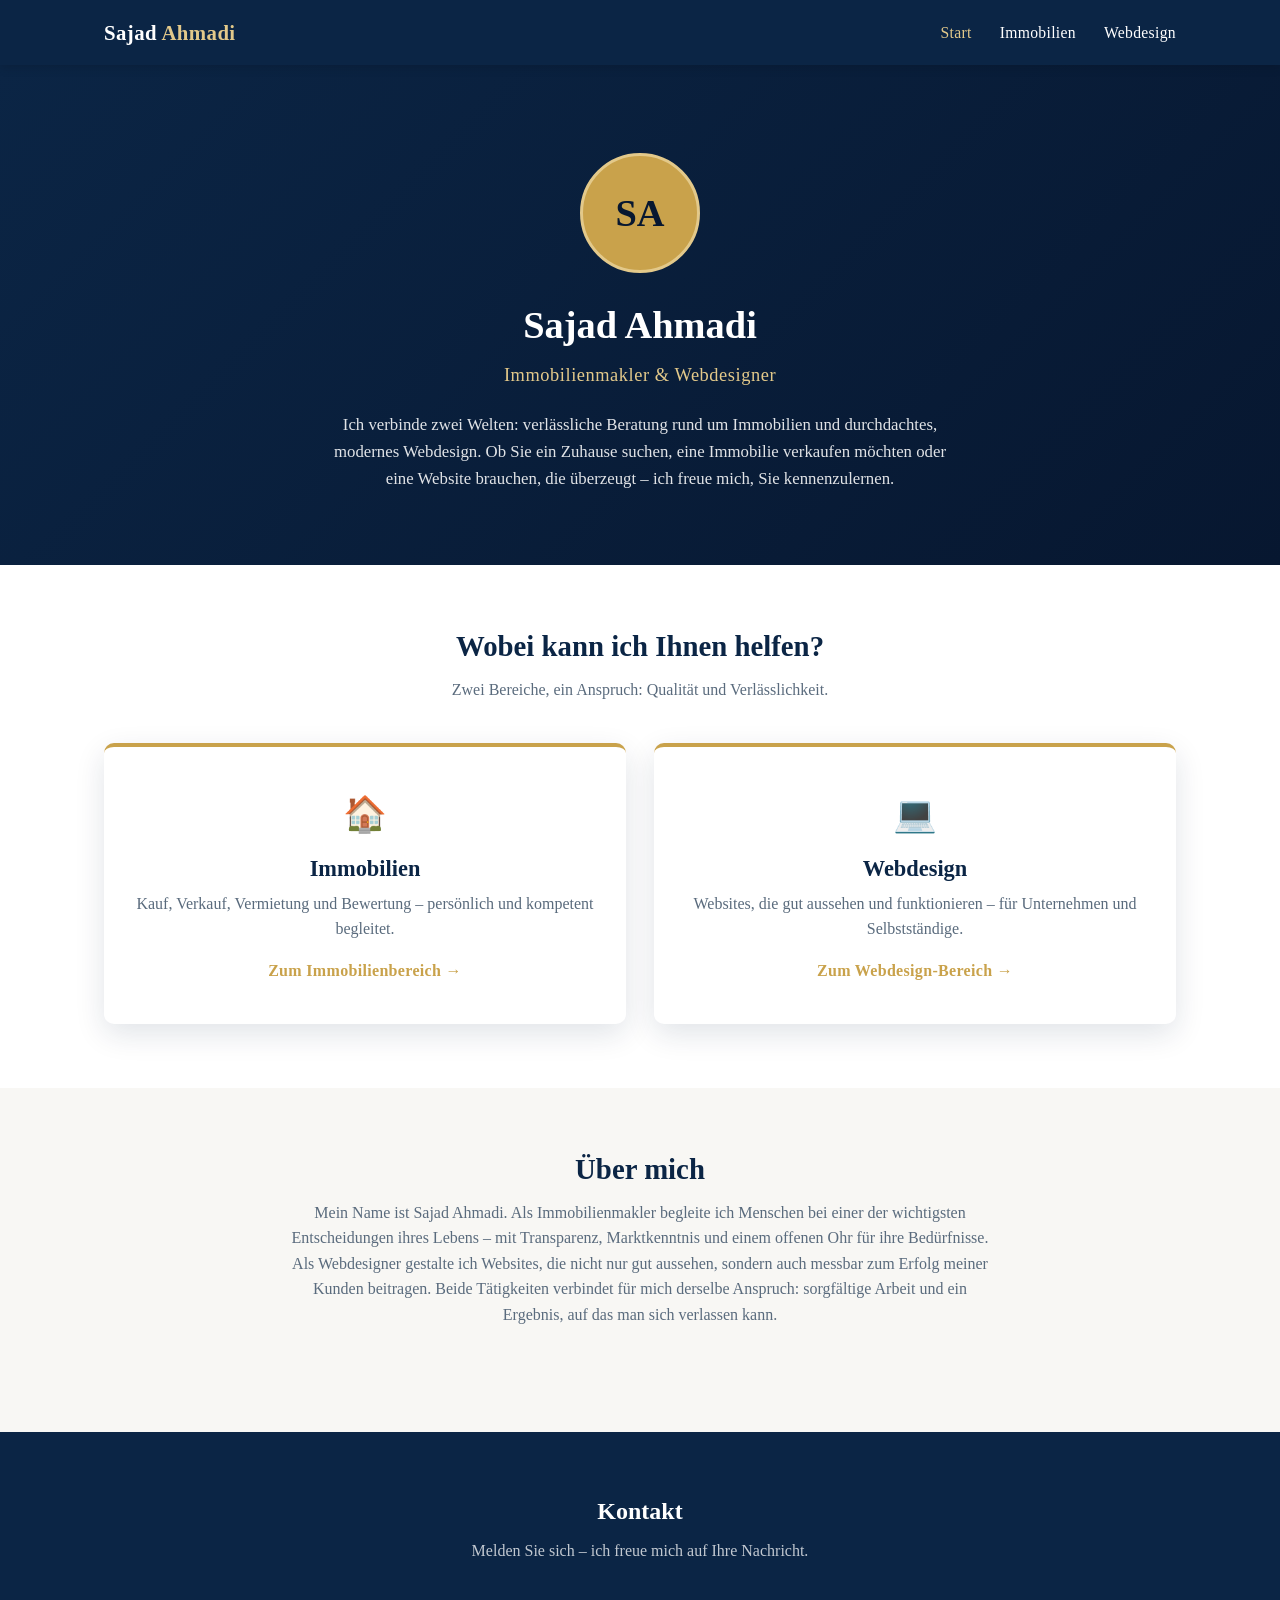
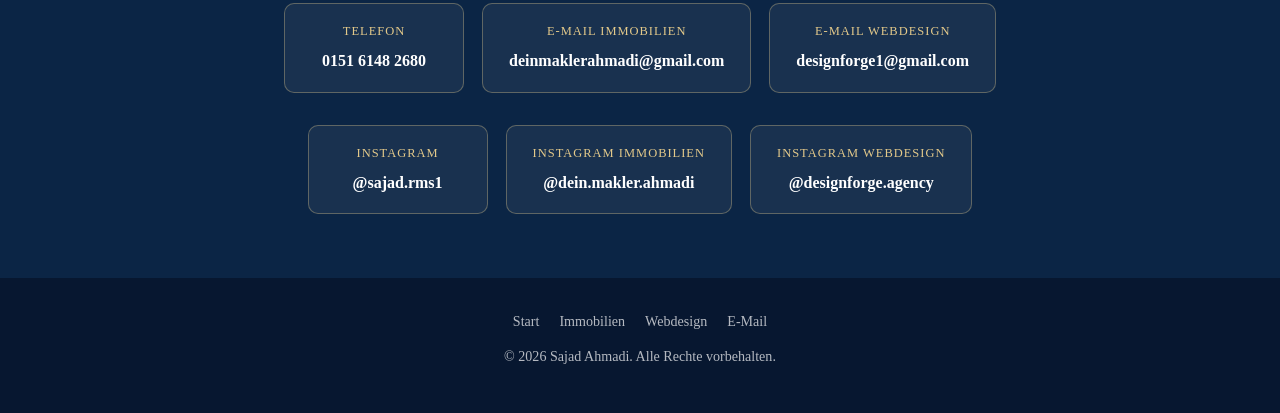
==== index.html @ b7d91615 "Add personal website with real estate and web design sections Static site with a shared homepage plu" ====
<!DOCTYPE html>
<html lang="de">
<head>
  <meta charset="UTF-8">
  <meta name="viewport" content="width=device-width, initial-scale=1.0">
  <title>Sajad Ahmadi &ndash; Immobilienmakler &amp; Webdesigner</title>
  <meta name="description" content="Sajad Ahmadi &ndash; Immobilienmakler und Webdesigner. Zwei Leidenschaften, eine Person.">
  <link rel="stylesheet" href="css/styles.css">
</head>
<body>

  <header class="site-header">
    <nav class="nav">
      <a href="index.html" class="nav-brand">Sajad <span>Ahmadi</span></a>
      <button class="nav-toggle" id="navToggle" aria-label="Menü öffnen" aria-expanded="false">
        <span class="bar"></span>
        <span class="bar"></span>
        <span class="bar"></span>
      </button>
      <ul class="nav-links" id="navLinks">
        <li><a href="index.html" class="active">Start</a></li>
        <li><a href="immobilien.html">Immobilien</a></li>
        <li><a href="webdesign.html">Webdesign</a></li>
      </ul>
    </nav>
  </header>

  <section class="hero">
    <div class="container">
      <div class="avatar-placeholder">SA</div>
      <h1>Sajad Ahmadi</h1>
      <p class="claim">Immobilienmakler &amp; Webdesigner</p>
      <p class="intro">
        Ich verbinde zwei Welten: verlässliche Beratung rund um Immobilien und
        durchdachtes, modernes Webdesign. Ob Sie ein Zuhause suchen, eine Immobilie
        verkaufen möchten oder eine Website brauchen, die überzeugt &ndash; ich freue
        mich, Sie kennenzulernen.
      </p>
    </div>
  </section>

  <section class="section section-alt">
    <div class="container">
      <h2 class="section-title">Wobei kann ich Ihnen helfen?</h2>
      <p class="section-subtitle">Zwei Bereiche, ein Anspruch: Qualität und Verlässlichkeit.</p>

      <div class="tile-grid">
        <a href="immobilien.html" class="tile-card">
          <div class="tile-icon">🏠</div>
          <h2>Immobilien</h2>
          <p>Kauf, Verkauf, Vermietung und Bewertung &ndash; persönlich und kompetent begleitet.</p>
          <span class="tile-link">Zum Immobilienbereich &rarr;</span>
        </a>
        <a href="webdesign.html" class="tile-card">
          <div class="tile-icon">💻</div>
          <h2>Webdesign</h2>
          <p>Websites, die gut aussehen und funktionieren &ndash; für Unternehmen und Selbstständige.</p>
          <span class="tile-link">Zum Webdesign-Bereich &rarr;</span>
        </a>
      </div>
    </div>
  </section>

  <section class="section">
    <div class="container">
      <h2 class="section-title">Über mich</h2>
      <p class="section-subtitle" style="max-width: 700px;">
        Mein Name ist Sajad Ahmadi. Als Immobilienmakler begleite ich Menschen bei
        einer der wichtigsten Entscheidungen ihres Lebens &ndash; mit Transparenz,
        Marktkenntnis und einem offenen Ohr für ihre Bedürfnisse. Als Webdesigner
        gestalte ich Websites, die nicht nur gut aussehen, sondern auch messbar zum
        Erfolg meiner Kunden beitragen. Beide Tätigkeiten verbindet für mich derselbe
        Anspruch: sorgfältige Arbeit und ein Ergebnis, auf das man sich verlassen kann.
      </p>
    </div>
  </section>

  <section class="contact-section" id="kontakt">
    <div class="container">
      <h2>Kontakt</h2>
      <p class="section-subtitle">Melden Sie sich &ndash; ich freue mich auf Ihre Nachricht.</p>
      <div class="contact-grid">
        <a class="contact-item" href="tel:015161482680">
          <span class="contact-label">Telefon</span>
          <span class="contact-value">0151 6148 2680</span>
        </a>
        <a class="contact-item" href="mailto:deinmaklerahmadi@gmail.com">
          <span class="contact-label">E-Mail Immobilien</span>
          <span class="contact-value">deinmaklerahmadi@gmail.com</span>
        </a>
        <a class="contact-item" href="mailto:designforge1@gmail.com">
          <span class="contact-label">E-Mail Webdesign</span>
          <span class="contact-value">designforge1@gmail.com</span>
        </a>
      </div>
      <div class="contact-grid">
        <a class="contact-item" href="https://www.instagram.com/sajad.rms1" target="_blank" rel="noopener">
          <span class="contact-label">Instagram</span>
          <span class="contact-value">@sajad.rms1</span>
        </a>
        <a class="contact-item" href="https://www.instagram.com/dein.makler.ahmadi" target="_blank" rel="noopener">
          <span class="contact-label">Instagram Immobilien</span>
          <span class="contact-value">@dein.makler.ahmadi</span>
        </a>
        <a class="contact-item" href="https://www.instagram.com/designforge.agency" target="_blank" rel="noopener">
          <span class="contact-label">Instagram Webdesign</span>
          <span class="contact-value">@designforge.agency</span>
        </a>
      </div>
    </div>
  </section>

  <footer class="site-footer">
    <div class="container">
      <div class="footer-links">
        <a href="index.html">Start</a>
        <a href="immobilien.html">Immobilien</a>
        <a href="webdesign.html">Webdesign</a>
        <a href="mailto:deinmaklerahmadi@gmail.com">E-Mail</a>
      </div>
      <p>&copy; 2026 Sajad Ahmadi. Alle Rechte vorbehalten.</p>
    </div>
  </footer>

  <script src="js/main.js"></script>
</body>
</html>
---- css/styles.css ----
:root {
  --color-navy: #0b2545;
  --color-navy-dark: #071730;
  --color-gold: #c9a24b;
  --color-gold-light: #e3c98a;
  --color-off-white: #f8f7f4;
  --color-white: #ffffff;
  --color-text: #1c2b3a;
  --color-text-muted: #5a6b7d;
  --max-width: 1120px;
  --radius: 10px;
  --shadow: 0 10px 30px rgba(11, 37, 69, 0.12);
}

* {
  box-sizing: border-box;
}

html {
  scroll-behavior: smooth;
}

body {
  margin: 0;
  font-family: "Georgia", "Times New Roman", serif;
  background: var(--color-off-white);
  color: var(--color-text);
  line-height: 1.6;
}

h1, h2, h3 {
  font-family: "Georgia", "Times New Roman", serif;
  color: var(--color-navy);
  margin: 0 0 0.5em;
  line-height: 1.25;
}

p {
  margin: 0 0 1em;
}

a {
  color: inherit;
  text-decoration: none;
}

img {
  max-width: 100%;
  display: block;
}

.container {
  max-width: var(--max-width);
  margin: 0 auto;
  padding: 0 24px;
}

/* Header / Navigation */
.site-header {
  background: var(--color-navy);
  position: sticky;
  top: 0;
  z-index: 100;
  box-shadow: 0 2px 10px rgba(0, 0, 0, 0.15);
}

.nav {
  display: flex;
  align-items: center;
  justify-content: space-between;
  padding: 16px 24px;
  max-width: var(--max-width);
  margin: 0 auto;
}

.nav-brand {
  color: var(--color-white);
  font-size: 1.3rem;
  font-weight: bold;
  letter-spacing: 0.02em;
}

.nav-brand span {
  color: var(--color-gold-light);
}

.nav-toggle {
  display: none;
  flex-direction: column;
  gap: 5px;
  background: none;
  border: none;
  cursor: pointer;
  padding: 6px;
}

.nav-toggle .bar {
  width: 26px;
  height: 2px;
  background: var(--color-white);
  display: block;
}

.nav-links {
  display: flex;
  gap: 28px;
  list-style: none;
  margin: 0;
  padding: 0;
}

.nav-links a {
  color: var(--color-white);
  font-size: 0.98rem;
  letter-spacing: 0.02em;
  transition: color 0.2s ease;
}

.nav-links a:hover,
.nav-links a.active {
  color: var(--color-gold-light);
}

/* Hero */
.hero {
  background: linear-gradient(135deg, var(--color-navy) 0%, var(--color-navy-dark) 100%);
  color: var(--color-white);
  padding: 88px 0 72px;
  text-align: center;
}

.hero .avatar-placeholder {
  width: 120px;
  height: 120px;
  border-radius: 50%;
  background: var(--color-gold);
  color: var(--color-navy-dark);
  font-size: 2.4rem;
  font-weight: bold;
  display: flex;
  align-items: center;
  justify-content: center;
  margin: 0 auto 28px;
  border: 3px solid var(--color-gold-light);
}

.hero h1 {
  color: var(--color-white);
  font-size: 2.4rem;
  margin-bottom: 0.3em;
}

.hero .claim {
  color: var(--color-gold-light);
  font-size: 1.15rem;
  letter-spacing: 0.03em;
  margin-bottom: 1.2em;
}

.hero .intro {
  max-width: 620px;
  margin: 0 auto;
  color: rgba(255, 255, 255, 0.88);
  font-size: 1.05rem;
}

/* Sections */
.section {
  padding: 64px 0;
}

.section-alt {
  background: var(--color-white);
}

.section-title {
  text-align: center;
  font-size: 1.8rem;
  margin-bottom: 12px;
}

.section-subtitle {
  text-align: center;
  color: var(--color-text-muted);
  max-width: 560px;
  margin: 0 auto 40px;
}

/* Cards grid (Startseite - Bereichs-Kacheln) */
.tile-grid {
  display: grid;
  grid-template-columns: repeat(2, 1fr);
  gap: 28px;
}

.tile-card {
  display: block;
  background: var(--color-white);
  border-radius: var(--radius);
  box-shadow: var(--shadow);
  padding: 40px 32px;
  text-align: center;
  border-top: 4px solid var(--color-gold);
  transition: transform 0.2s ease, box-shadow 0.2s ease;
}

.tile-card:hover {
  transform: translateY(-4px);
  box-shadow: 0 16px 36px rgba(11, 37, 69, 0.18);
}

.tile-card .tile-icon {
  font-size: 2.2rem;
  margin-bottom: 12px;
}

.tile-card h2 {
  font-size: 1.4rem;
  margin-bottom: 8px;
}

.tile-card p {
  color: var(--color-text-muted);
  margin-bottom: 0;
}

.tile-card .tile-link {
  display: inline-block;
  margin-top: 16px;
  color: var(--color-gold);
  font-weight: bold;
  letter-spacing: 0.02em;
}

/* Service / feature cards */
.card-grid {
  display: grid;
  grid-template-columns: repeat(auto-fit, minmax(220px, 1fr));
  gap: 24px;
}

.feature-card {
  background: var(--color-off-white);
  border-radius: var(--radius);
  padding: 28px 24px;
  border-left: 3px solid var(--color-gold);
}

.feature-card h3 {
  font-size: 1.1rem;
  margin-bottom: 8px;
}

.feature-card p {
  color: var(--color-text-muted);
  font-size: 0.96rem;
  margin-bottom: 0;
}

/* Portfolio placeholder grid */
.portfolio-grid {
  display: grid;
  grid-template-columns: repeat(auto-fit, minmax(240px, 1fr));
  gap: 24px;
}

.portfolio-card {
  background: var(--color-off-white);
  border-radius: var(--radius);
  overflow: hidden;
  box-shadow: var(--shadow);
}

.portfolio-thumb {
  height: 150px;
  background: linear-gradient(135deg, var(--color-navy) 0%, var(--color-gold) 150%);
  display: flex;
  align-items: center;
  justify-content: center;
  color: rgba(255, 255, 255, 0.85);
  font-size: 0.9rem;
  letter-spacing: 0.05em;
  text-transform: uppercase;
}

.portfolio-card .portfolio-body {
  padding: 18px 20px;
}

.portfolio-card h3 {
  font-size: 1.05rem;
  margin-bottom: 4px;
}

.portfolio-card p {
  color: var(--color-text-muted);
  font-size: 0.92rem;
  margin-bottom: 0;
}

/* Buttons */
.btn {
  display: inline-block;
  padding: 13px 28px;
  border-radius: 999px;
  font-weight: bold;
  letter-spacing: 0.02em;
  transition: background 0.2s ease, color 0.2s ease, transform 0.2s ease;
}

.btn-primary {
  background: var(--color-gold);
  color: var(--color-navy-dark);
}

.btn-primary:hover {
  background: var(--color-gold-light);
  transform: translateY(-2px);
}

.btn-outline {
  background: transparent;
  color: var(--color-white);
  border: 1.5px solid var(--color-gold-light);
}

.btn-outline:hover {
  background: rgba(255, 255, 255, 0.08);
}

.btn-row {
  display: flex;
  flex-wrap: wrap;
  gap: 16px;
  justify-content: center;
  margin-top: 24px;
}

/* Contact section */
.contact-section {
  background: var(--color-navy);
  color: var(--color-white);
  padding: 64px 0;
  text-align: center;
}

.contact-section h2 {
  color: var(--color-white);
}

.contact-section .section-subtitle {
  color: rgba(255, 255, 255, 0.75);
}

.contact-grid {
  display: flex;
  flex-wrap: wrap;
  gap: 18px;
  justify-content: center;
  margin-top: 32px;
}

.contact-item {
  background: rgba(255, 255, 255, 0.06);
  border: 1px solid rgba(227, 201, 138, 0.35);
  border-radius: var(--radius);
  padding: 18px 26px;
  min-width: 180px;
  transition: background 0.2s ease, border-color 0.2s ease;
}

.contact-item:hover {
  background: rgba(255, 255, 255, 0.12);
  border-color: var(--color-gold-light);
}

.contact-item .contact-label {
  display: block;
  font-size: 0.78rem;
  text-transform: uppercase;
  letter-spacing: 0.08em;
  color: var(--color-gold-light);
  margin-bottom: 6px;
}

.contact-item .contact-value {
  font-size: 1rem;
  font-weight: bold;
}

/* Footer */
.site-footer {
  background: var(--color-navy-dark);
  color: rgba(255, 255, 255, 0.7);
  padding: 32px 0;
  text-align: center;
  font-size: 0.88rem;
}

.site-footer .footer-links {
  display: flex;
  gap: 20px;
  justify-content: center;
  flex-wrap: wrap;
  margin-bottom: 12px;
}

.site-footer a:hover {
  color: var(--color-gold-light);
}

/* Cross-links between the two areas at page bottom */
.cross-link {
  text-align: center;
  padding: 40px 0 0;
}

.cross-link a {
  color: var(--color-navy);
  font-weight: bold;
  border-bottom: 2px solid var(--color-gold);
  padding-bottom: 2px;
}

/* Responsive */
@media (max-width: 760px) {
  .nav-toggle {
    display: flex;
  }

  .nav-links {
    position: absolute;
    top: 100%;
    left: 0;
    right: 0;
    background: var(--color-navy);
    flex-direction: column;
    gap: 0;
    max-height: 0;
    overflow: hidden;
    transition: max-height 0.25s ease;
  }

  .nav-links.open {
    max-height: 260px;
  }

  .nav-links li {
    border-top: 1px solid rgba(255, 255, 255, 0.1);
  }

  .nav-links a {
    display: block;
    padding: 16px 24px;
  }

  .tile-grid {
    grid-template-columns: 1fr;
  }

  .hero {
    padding: 64px 0 48px;
  }

  .hero h1 {
    font-size: 1.9rem;
  }
}
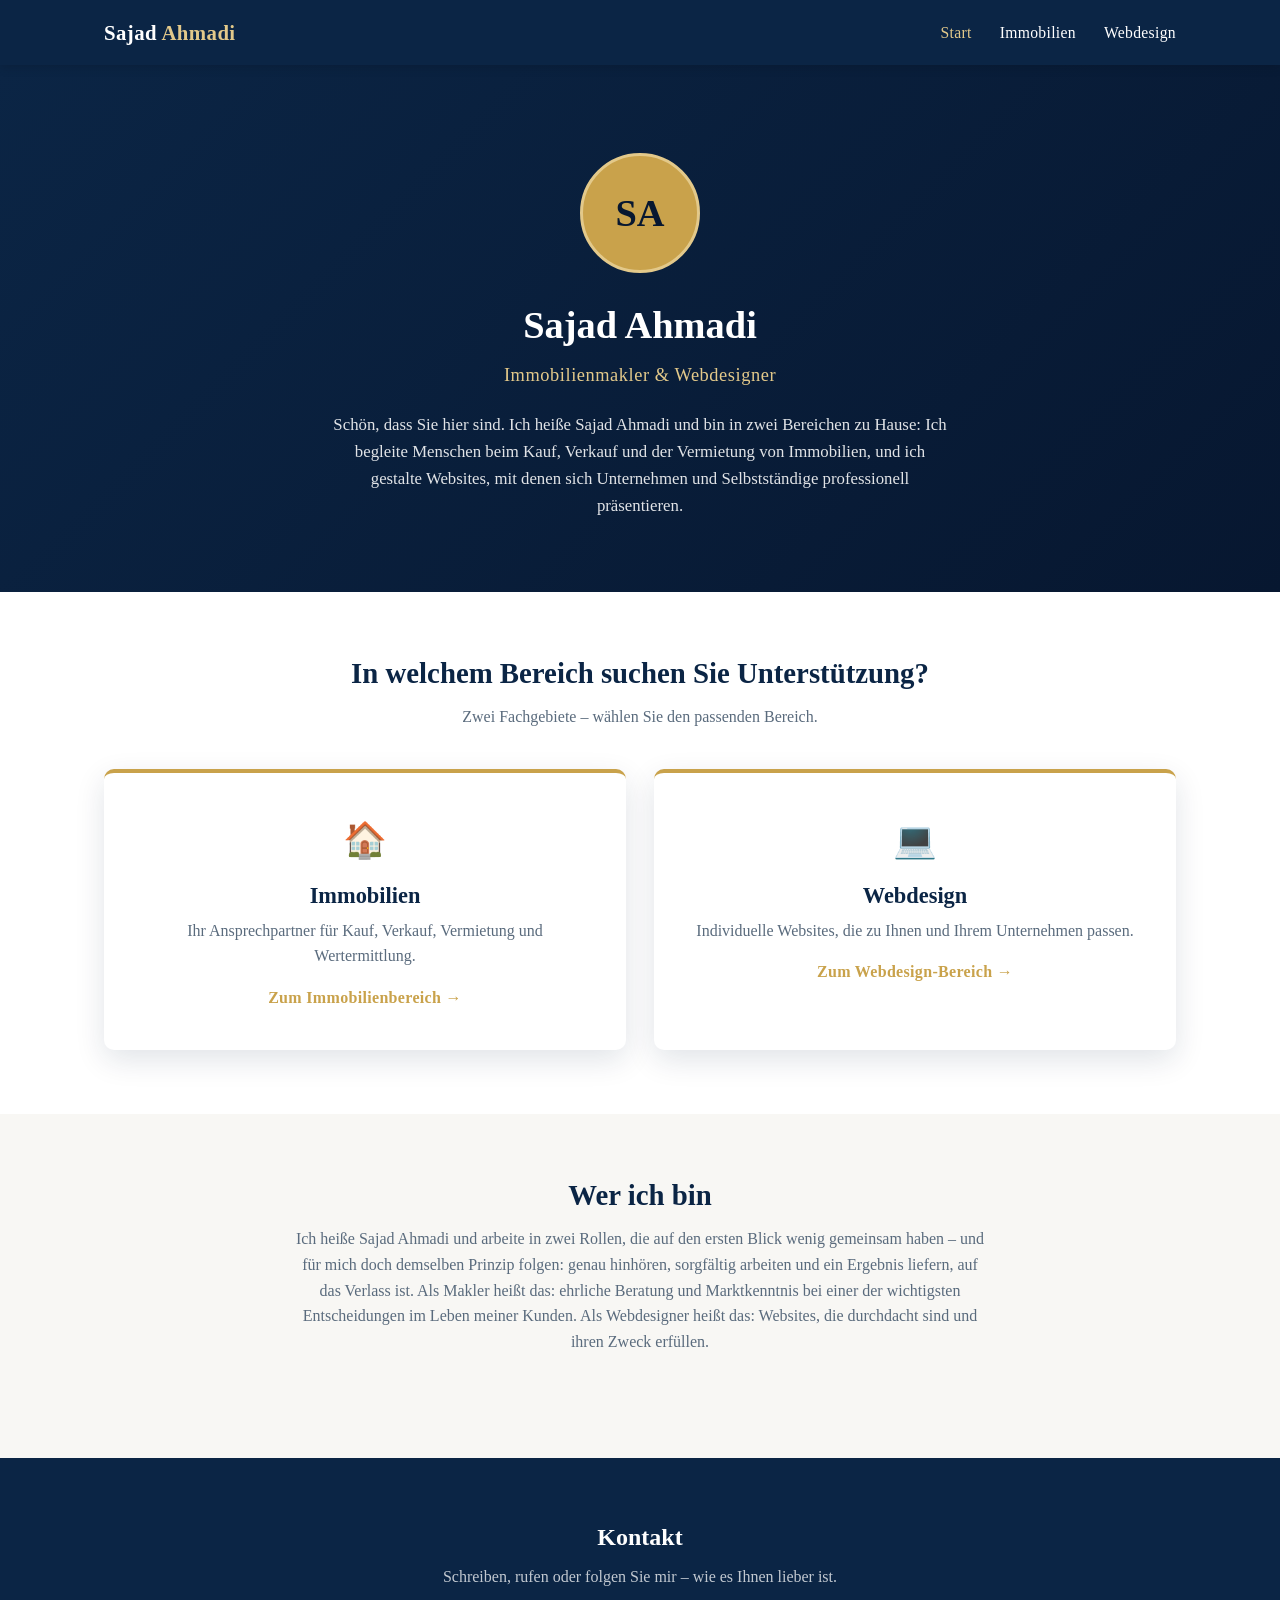
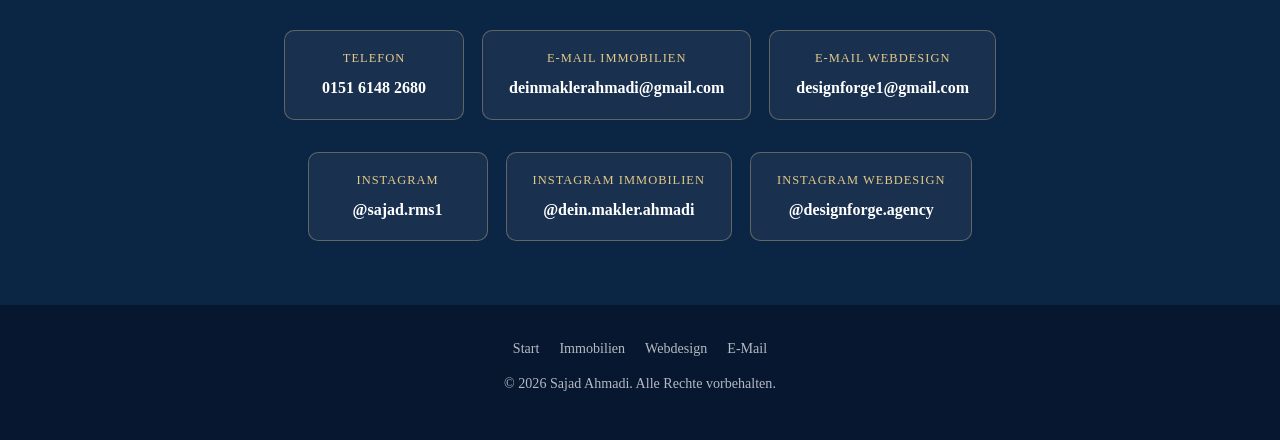
==== commit d810b89e: "Rewrite site copy with fresh wording Rephrase hero, intro, services, about, and contact copy across " ====
--- a/index.html
+++ b/index.html
@@ -4,7 +4,7 @@
   <meta charset="UTF-8">
   <meta name="viewport" content="width=device-width, initial-scale=1.0">
   <title>Sajad Ahmadi &ndash; Immobilienmakler &amp; Webdesigner</title>
-  <meta name="description" content="Sajad Ahmadi &ndash; Immobilienmakler und Webdesigner. Zwei Leidenschaften, eine Person.">
+  <meta name="description" content="Sajad Ahmadi &ndash; stellt sich vor: als Immobilienmakler und als Webdesigner.">
   <link rel="stylesheet" href="css/styles.css">
 </head>
 <body>
@@ -31,30 +31,30 @@
       <h1>Sajad Ahmadi</h1>
       <p class="claim">Immobilienmakler &amp; Webdesigner</p>
       <p class="intro">
-        Ich verbinde zwei Welten: verlässliche Beratung rund um Immobilien und
-        durchdachtes, modernes Webdesign. Ob Sie ein Zuhause suchen, eine Immobilie
-        verkaufen möchten oder eine Website brauchen, die überzeugt &ndash; ich freue
-        mich, Sie kennenzulernen.
+        Schön, dass Sie hier sind. Ich hei&szlig;e Sajad Ahmadi und bin in zwei
+        Bereichen zu Hause: Ich begleite Menschen beim Kauf, Verkauf und der
+        Vermietung von Immobilien, und ich gestalte Websites, mit denen sich
+        Unternehmen und Selbstständige professionell präsentieren.
       </p>
     </div>
   </section>
 
   <section class="section section-alt">
     <div class="container">
-      <h2 class="section-title">Wobei kann ich Ihnen helfen?</h2>
-      <p class="section-subtitle">Zwei Bereiche, ein Anspruch: Qualität und Verlässlichkeit.</p>
+      <h2 class="section-title">In welchem Bereich suchen Sie Unterstützung?</h2>
+      <p class="section-subtitle">Zwei Fachgebiete &ndash; wählen Sie den passenden Bereich.</p>
 
       <div class="tile-grid">
         <a href="immobilien.html" class="tile-card">
           <div class="tile-icon">🏠</div>
           <h2>Immobilien</h2>
-          <p>Kauf, Verkauf, Vermietung und Bewertung &ndash; persönlich und kompetent begleitet.</p>
+          <p>Ihr Ansprechpartner für Kauf, Verkauf, Vermietung und Wertermittlung.</p>
           <span class="tile-link">Zum Immobilienbereich &rarr;</span>
         </a>
         <a href="webdesign.html" class="tile-card">
           <div class="tile-icon">💻</div>
           <h2>Webdesign</h2>
-          <p>Websites, die gut aussehen und funktionieren &ndash; für Unternehmen und Selbstständige.</p>
+          <p>Individuelle Websites, die zu Ihnen und Ihrem Unternehmen passen.</p>
           <span class="tile-link">Zum Webdesign-Bereich &rarr;</span>
         </a>
       </div>
@@ -63,14 +63,15 @@
 
   <section class="section">
     <div class="container">
-      <h2 class="section-title">Über mich</h2>
+      <h2 class="section-title">Wer ich bin</h2>
       <p class="section-subtitle" style="max-width: 700px;">
-        Mein Name ist Sajad Ahmadi. Als Immobilienmakler begleite ich Menschen bei
-        einer der wichtigsten Entscheidungen ihres Lebens &ndash; mit Transparenz,
-        Marktkenntnis und einem offenen Ohr für ihre Bedürfnisse. Als Webdesigner
-        gestalte ich Websites, die nicht nur gut aussehen, sondern auch messbar zum
-        Erfolg meiner Kunden beitragen. Beide Tätigkeiten verbindet für mich derselbe
-        Anspruch: sorgfältige Arbeit und ein Ergebnis, auf das man sich verlassen kann.
+        Ich hei&szlig;e Sajad Ahmadi und arbeite in zwei Rollen, die auf den ersten
+        Blick wenig gemeinsam haben &ndash; und für mich doch demselben Prinzip
+        folgen: genau hinhören, sorgfältig arbeiten und ein Ergebnis liefern, auf
+        das Verlass ist. Als Makler heißt das: ehrliche Beratung und Marktkenntnis
+        bei einer der wichtigsten Entscheidungen im Leben meiner Kunden. Als
+        Webdesigner heißt das: Websites, die durchdacht sind und ihren Zweck
+        erfüllen.
       </p>
     </div>
   </section>
@@ -78,7 +79,7 @@
   <section class="contact-section" id="kontakt">
     <div class="container">
       <h2>Kontakt</h2>
-      <p class="section-subtitle">Melden Sie sich &ndash; ich freue mich auf Ihre Nachricht.</p>
+      <p class="section-subtitle">Schreiben, rufen oder folgen Sie mir &ndash; wie es Ihnen lieber ist.</p>
       <div class="contact-grid">
         <a class="contact-item" href="tel:015161482680">
           <span class="contact-label">Telefon</span>
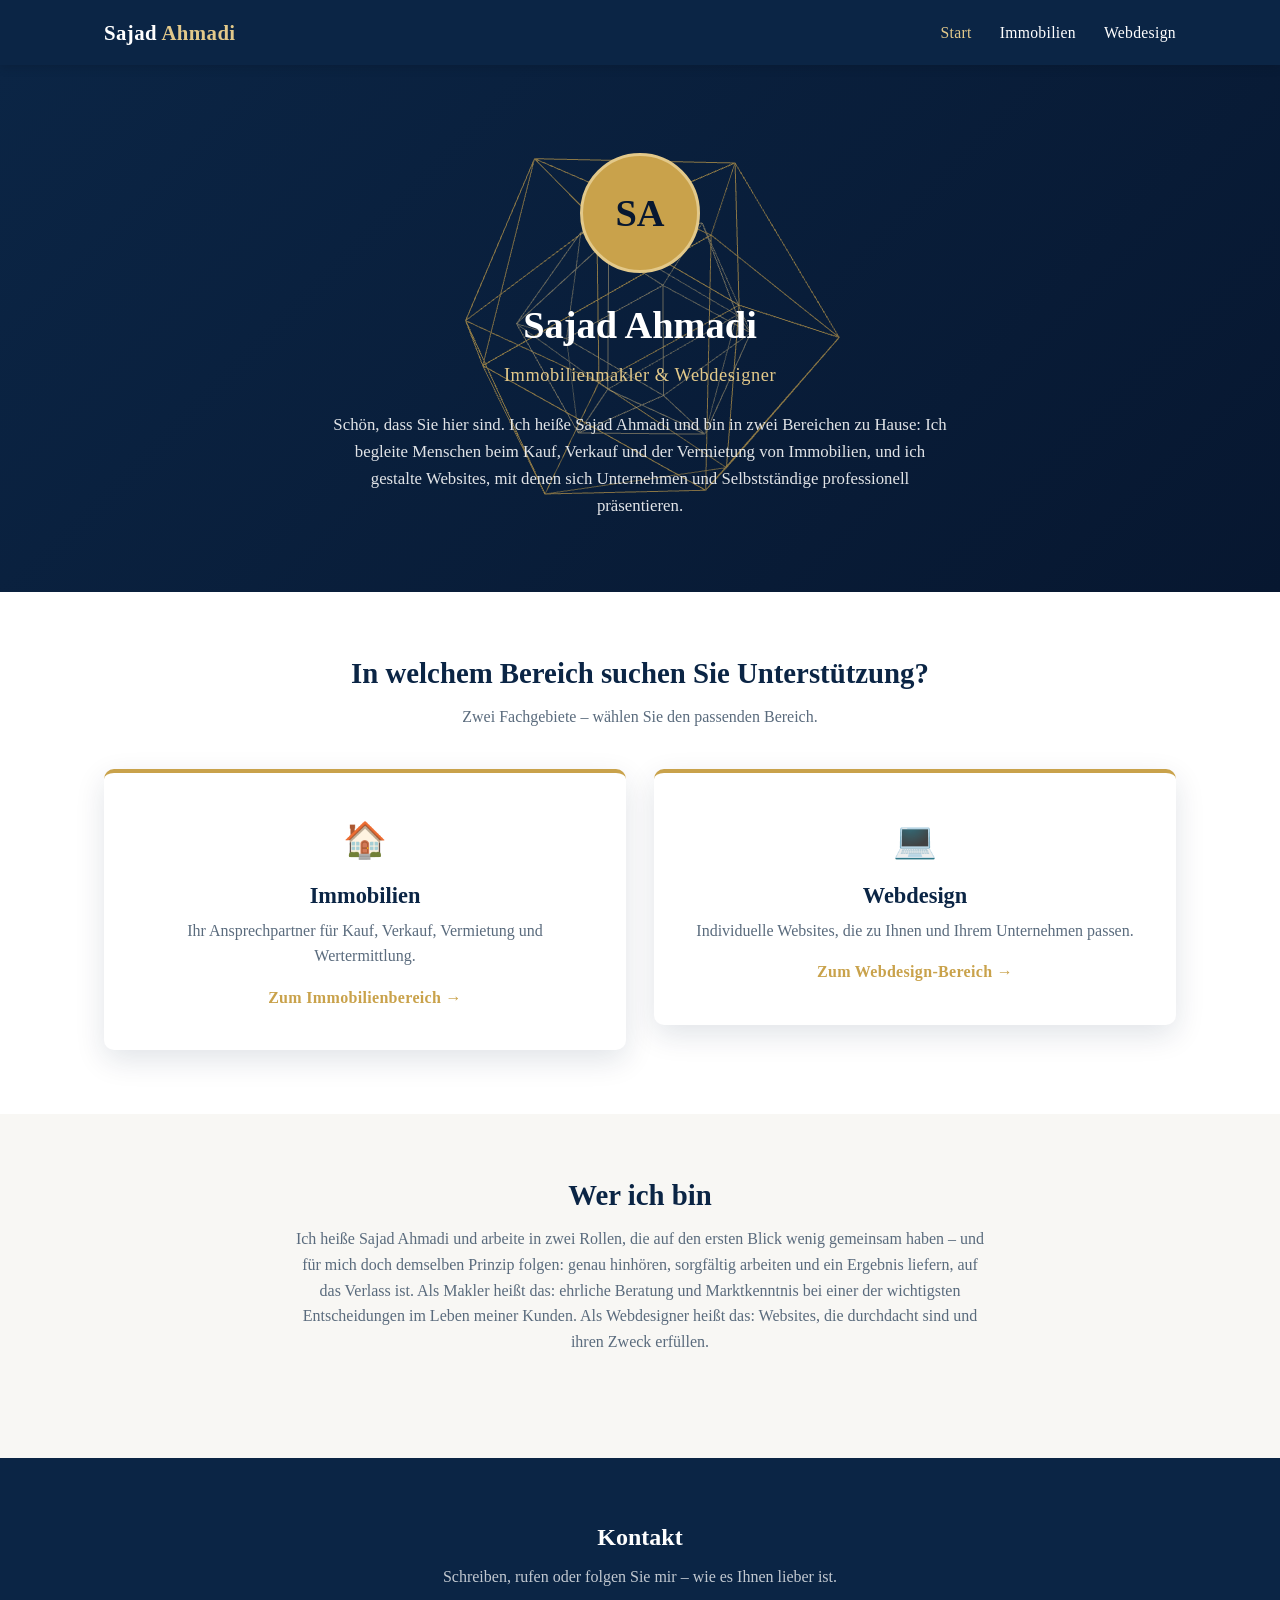
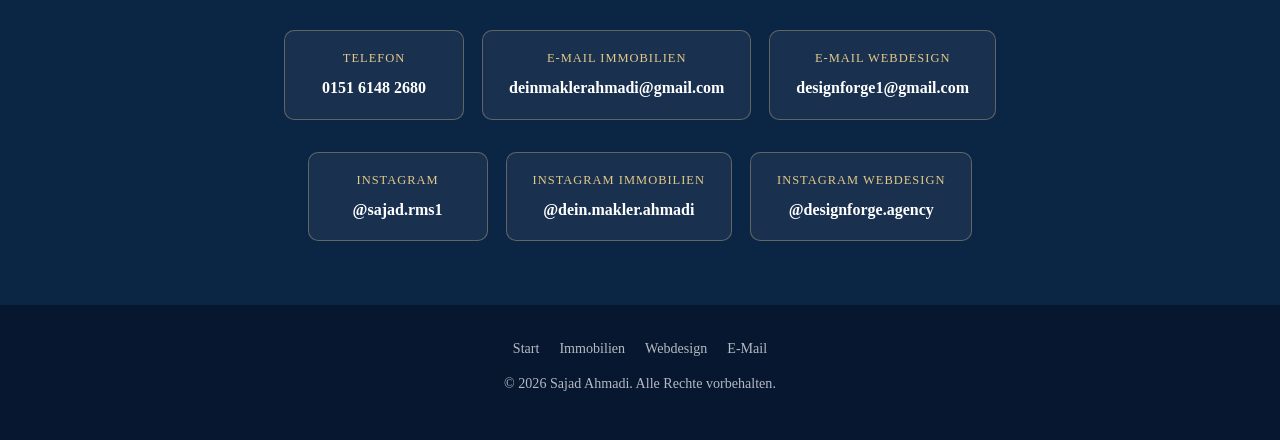
==== commit 2f6f4739: "Add 3D scroll accents to the homepage hero and cards Introduce a rotating low-poly wireframe shape i" ====
--- a/index.html
+++ b/index.html
@@ -26,6 +26,7 @@
   </header>
 
   <section class="hero">
+    <canvas id="hero-3d-canvas" aria-hidden="true"></canvas>
     <div class="container">
       <div class="avatar-placeholder">SA</div>
       <h1>Sajad Ahmadi</h1>
@@ -41,29 +42,33 @@
 
   <section class="section section-alt">
     <div class="container">
-      <h2 class="section-title">In welchem Bereich suchen Sie Unterstützung?</h2>
+      <h2 class="section-title reveal-3d">In welchem Bereich suchen Sie Unterstützung?</h2>
       <p class="section-subtitle">Zwei Fachgebiete &ndash; wählen Sie den passenden Bereich.</p>
 
       <div class="tile-grid">
-        <a href="immobilien.html" class="tile-card">
-          <div class="tile-icon">🏠</div>
-          <h2>Immobilien</h2>
-          <p>Ihr Ansprechpartner für Kauf, Verkauf, Vermietung und Wertermittlung.</p>
-          <span class="tile-link">Zum Immobilienbereich &rarr;</span>
-        </a>
-        <a href="webdesign.html" class="tile-card">
-          <div class="tile-icon">💻</div>
-          <h2>Webdesign</h2>
-          <p>Individuelle Websites, die zu Ihnen und Ihrem Unternehmen passen.</p>
-          <span class="tile-link">Zum Webdesign-Bereich &rarr;</span>
-        </a>
+        <div class="tilt-3d tilt-left">
+          <a href="immobilien.html" class="tile-card">
+            <div class="tile-icon">🏠</div>
+            <h2>Immobilien</h2>
+            <p>Ihr Ansprechpartner für Kauf, Verkauf, Vermietung und Wertermittlung.</p>
+            <span class="tile-link">Zum Immobilienbereich &rarr;</span>
+          </a>
+        </div>
+        <div class="tilt-3d tilt-right">
+          <a href="webdesign.html" class="tile-card">
+            <div class="tile-icon">💻</div>
+            <h2>Webdesign</h2>
+            <p>Individuelle Websites, die zu Ihnen und Ihrem Unternehmen passen.</p>
+            <span class="tile-link">Zum Webdesign-Bereich &rarr;</span>
+          </a>
+        </div>
       </div>
     </div>
   </section>
 
   <section class="section">
     <div class="container">
-      <h2 class="section-title">Wer ich bin</h2>
+      <h2 class="section-title reveal-3d">Wer ich bin</h2>
       <p class="section-subtitle" style="max-width: 700px;">
         Ich hei&szlig;e Sajad Ahmadi und arbeite in zwei Rollen, die auf den ersten
         Blick wenig gemeinsam haben &ndash; und für mich doch demselben Prinzip
@@ -78,7 +83,7 @@
 
   <section class="contact-section" id="kontakt">
     <div class="container">
-      <h2>Kontakt</h2>
+      <h2 class="reveal-3d">Kontakt</h2>
       <p class="section-subtitle">Schreiben, rufen oder folgen Sie mir &ndash; wie es Ihnen lieber ist.</p>
       <div class="contact-grid">
         <a class="contact-item" href="tel:015161482680">
@@ -124,5 +129,7 @@
   </footer>
 
   <script src="js/main.js"></script>
+  <script src="js/vendor/three.min.js"></script>
+  <script src="js/scroll-3d.js"></script>
 </body>
 </html>
--- a/css/styles.css
+++ b/css/styles.css
@@ -422,6 +422,72 @@
   padding-bottom: 2px;
 }
 
+/* 3D-Scroll-Akzente (Startseite) */
+.hero {
+  position: relative;
+  overflow: hidden;
+}
+
+.hero .container {
+  position: relative;
+  z-index: 1;
+}
+
+#hero-3d-canvas {
+  position: absolute;
+  inset: 0;
+  width: 100%;
+  height: 100%;
+  z-index: 0;
+  pointer-events: none;
+  opacity: 0.85;
+}
+
+.tile-grid {
+  perspective: 1400px;
+}
+
+.reveal-3d {
+  opacity: 0;
+  transform: perspective(900px) rotateX(-20deg) translateY(28px);
+  transform-origin: center bottom;
+  transition: opacity 0.8s ease, transform 0.8s cubic-bezier(0.16, 1, 0.3, 1);
+}
+
+.reveal-3d.is-visible {
+  opacity: 1;
+  transform: perspective(900px) rotateX(0deg) translateY(0);
+}
+
+.tilt-3d {
+  opacity: 0;
+  transform: rotateY(-20deg) translateZ(-40px) translateX(-30px);
+  transition: opacity 0.7s ease, transform 0.7s cubic-bezier(0.16, 1, 0.3, 1);
+}
+
+.tilt-3d.tilt-right {
+  transform: rotateY(20deg) translateZ(-40px) translateX(30px);
+}
+
+.tilt-3d.is-visible {
+  opacity: 1;
+  transform: rotateY(0deg) translateZ(0) translateX(0);
+}
+
+@media (prefers-reduced-motion: reduce) {
+  .reveal-3d,
+  .tilt-3d,
+  .tilt-3d.tilt-right {
+    opacity: 1;
+    transform: none;
+    transition: none;
+  }
+
+  #hero-3d-canvas {
+    opacity: 0.5;
+  }
+}
+
 /* Responsive */
 @media (max-width: 760px) {
   .nav-toggle {
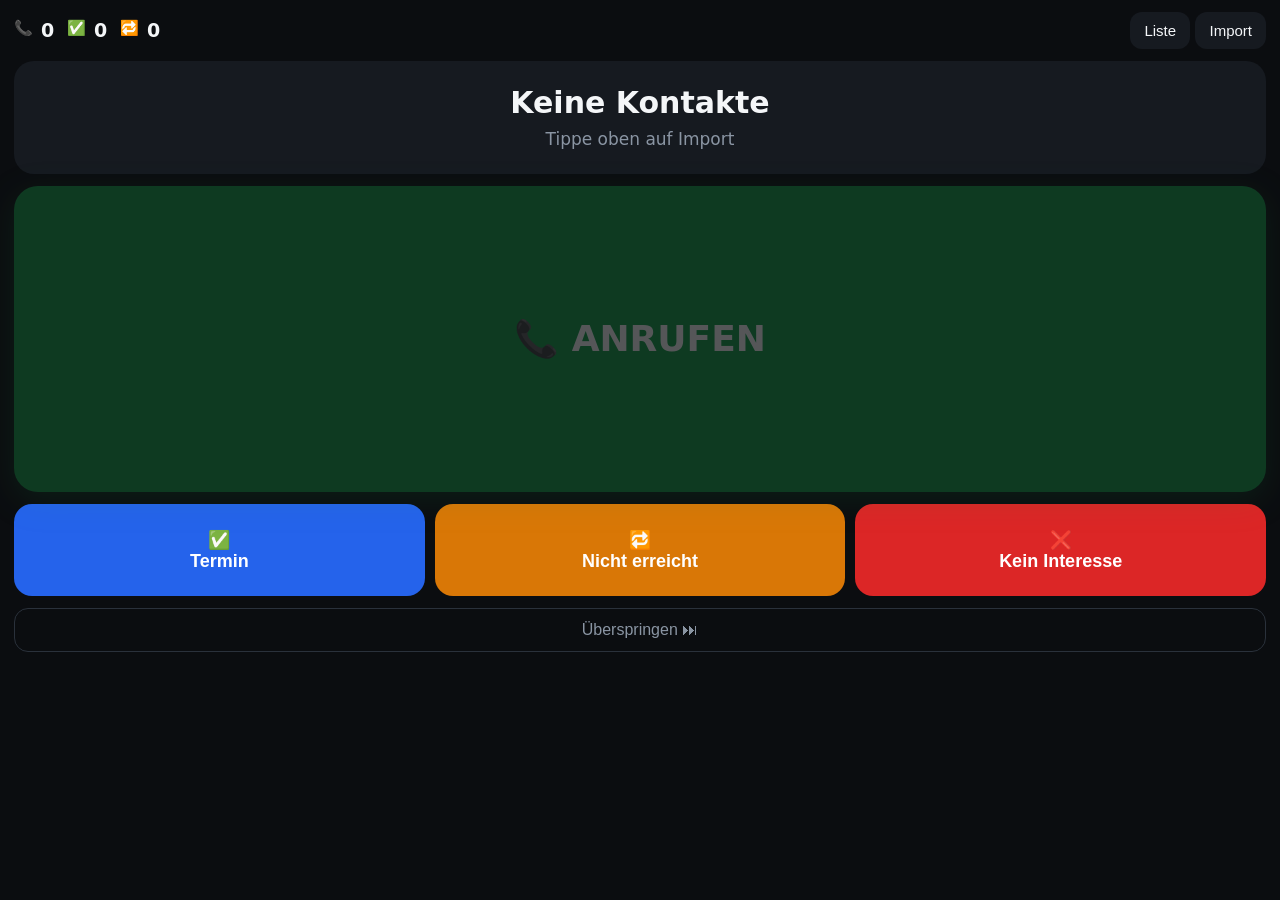
==== commit 27f2a202: "Vertriebs Dialer: Anruf App für Kaltakquise unterwegs Co-Authored-By: Claude Opus 5.5 <noreply@anthr" ====
--- a/index.html
+++ b/index.html
@@ -1,135 +1,188 @@
 <!DOCTYPE html>
 <html lang="de">
 <head>
-  <meta charset="UTF-8">
-  <meta name="viewport" content="width=device-width, initial-scale=1.0">
-  <title>Sajad Ahmadi &ndash; Immobilienmakler &amp; Webdesigner</title>
-  <meta name="description" content="Sajad Ahmadi &ndash; stellt sich vor: als Immobilienmakler und als Webdesigner.">
-  <link rel="stylesheet" href="css/styles.css">
+<meta charset="utf-8">
+<meta name="viewport" content="width=device-width, initial-scale=1, viewport-fit=cover">
+<meta name="apple-mobile-web-app-capable" content="yes">
+<meta name="apple-mobile-web-app-status-bar-style" content="black">
+<title>Vertriebs Dialer</title>
+<style>
+  :root{--bg:#0b0d10;--card:#161a20;--txt:#f4f6f8;--mut:#8a95a3;--green:#16a34a;--red:#dc2626;--amber:#d97706;--blue:#2563eb}
+  *{box-sizing:border-box;-webkit-tap-highlight-color:transparent}
+  html,body{margin:0;background:var(--bg);color:var(--txt);font:17px/1.35 -apple-system,BlinkMacSystemFont,"SF Pro Text",system-ui,sans-serif}
+  body{padding:calc(env(safe-area-inset-top) + 12px) 14px calc(env(safe-area-inset-bottom) + 14px);min-height:100vh;display:flex;flex-direction:column;gap:12px}
+  .top{display:flex;justify-content:space-between;align-items:center;gap:8px}
+  .stats{display:flex;gap:8px;font-size:15px;color:var(--mut)}
+  .stats b{color:var(--txt);font-size:19px}
+  .tabbtn{background:var(--card);color:var(--txt);border:0;border-radius:12px;padding:10px 14px;font-size:15px}
+  .card{background:var(--card);border-radius:20px;padding:18px;text-align:center}
+  .name{font-size:30px;font-weight:700;margin:4px 0}
+  .info{color:var(--mut);font-size:17px;min-height:1.3em}
+  .num{font-size:24px;letter-spacing:.5px;margin-top:6px;user-select:all}
+  .pos{color:var(--mut);font-size:14px}
+  a.call{display:flex;align-items:center;justify-content:center;gap:14px;background:var(--green);color:#fff;text-decoration:none;
+    font-size:36px;font-weight:800;border-radius:24px;min-height:34vh;box-shadow:0 8px 30px rgba(22,163,74,.35)}
+  a.call:active{transform:scale(.98)}
+  .row{display:grid;grid-template-columns:1fr 1fr 1fr;gap:10px}
+  .row button{border:0;border-radius:18px;color:#fff;font-size:18px;font-weight:700;min-height:92px;padding:8px}
+  .ok{background:var(--blue)}.no{background:var(--red)}.nr{background:var(--amber)}
+  .skip{background:transparent;color:var(--mut);border:1px solid #2a313b;border-radius:14px;padding:12px;font-size:16px}
+  textarea{width:100%;min-height:42vh;background:var(--card);color:var(--txt);border:1px solid #2a313b;border-radius:14px;padding:12px;font:16px/1.4 ui-monospace,Menlo,monospace}
+  .btn{border:0;border-radius:14px;padding:16px;font-size:18px;font-weight:700;color:#fff;background:var(--green);width:100%}
+  .sec{background:#2a313b}
+  .hint{color:var(--mut);font-size:14px}
+  .list{display:flex;flex-direction:column;gap:6px}
+  .li{background:var(--card);border-radius:12px;padding:10px 12px;display:flex;justify-content:space-between;gap:8px;font-size:15px}
+  .tag{font-size:13px;padding:2px 8px;border-radius:8px;white-space:nowrap}
+  .hidden{display:none!important}
+  .done{font-size:26px;font-weight:700;padding:40px 10px}
+</style>
 </head>
 <body>
 
-  <header class="site-header">
-    <nav class="nav">
-      <a href="index.html" class="nav-brand">Sajad <span>Ahmadi</span></a>
-      <button class="nav-toggle" id="navToggle" aria-label="Menü öffnen" aria-expanded="false">
-        <span class="bar"></span>
-        <span class="bar"></span>
-        <span class="bar"></span>
-      </button>
-      <ul class="nav-links" id="navLinks">
-        <li><a href="index.html" class="active">Start</a></li>
-        <li><a href="immobilien.html">Immobilien</a></li>
-        <li><a href="webdesign.html">Webdesign</a></li>
-      </ul>
-    </nav>
-  </header>
+<div class="top">
+  <div class="stats">📞 <b id="sCalls">0</b> &nbsp;✅ <b id="sOk">0</b> &nbsp;🔁 <b id="sLeft">0</b></div>
+  <div><button class="tabbtn" id="toList">Liste</button> <button class="tabbtn" id="toImport">Import</button></div>
+</div>
 
-  <section class="hero">
-    <canvas id="hero-3d-canvas" aria-hidden="true"></canvas>
-    <div class="container">
-      <div class="avatar-placeholder">SA</div>
-      <h1>Sajad Ahmadi</h1>
-      <p class="claim">Immobilienmakler &amp; Webdesigner</p>
-      <p class="intro">
-        Schön, dass Sie hier sind. Ich hei&szlig;e Sajad Ahmadi und bin in zwei
-        Bereichen zu Hause: Ich begleite Menschen beim Kauf, Verkauf und der
-        Vermietung von Immobilien, und ich gestalte Websites, mit denen sich
-        Unternehmen und Selbstständige professionell präsentieren.
-      </p>
-    </div>
-  </section>
+<!-- DIALER -->
+<section id="vDial" style="display:flex;flex-direction:column;gap:12px;flex:1">
+  <div class="card">
+    <div class="pos" id="pos"></div>
+    <div class="name" id="name">Keine Kontakte</div>
+    <div class="info" id="info">Tippe oben auf Import</div>
+    <div class="num" id="num"></div>
+  </div>
+  <a class="call" id="call" href="#" target="_top">📞 ANRUFEN</a>
+  <div class="row">
+    <button class="ok" data-r="ok">✅<br>Termin</button>
+    <button class="nr" data-r="nr">🔁<br>Nicht erreicht</button>
+    <button class="no" data-r="no">❌<br>Kein Interesse</button>
+  </div>
+  <button class="skip" id="skip">Überspringen ⏭</button>
+</section>
 
-  <section class="section section-alt">
-    <div class="container">
-      <h2 class="section-title reveal-3d">In welchem Bereich suchen Sie Unterstützung?</h2>
-      <p class="section-subtitle">Zwei Fachgebiete &ndash; wählen Sie den passenden Bereich.</p>
+<!-- IMPORT -->
+<section id="vImport" class="hidden" style="display:flex;flex-direction:column;gap:10px">
+  <div class="hint">Eine Zeile pro Kontakt, Format: <b>Name, Telefonnummer, Notiz</b> (Notiz optional). Du kannst auch direkt aus Excel oder Numbers kopieren, Tabs und Semikolons gehen auch.</div>
+  <textarea id="ta" placeholder="Bäckerei Müller, 0171 1234567, hat keine Website&#10;Friseur Schmidt; +49 30 9876543; alte Seite von 2012"></textarea>
+  <input type="file" id="file" accept=".csv,.txt,text/csv,text/plain" class="hint">
+  <button class="btn" id="doImport">Kontakte übernehmen</button>
+  <button class="btn sec" id="doAppend">Zur bestehenden Liste hinzufügen</button>
+  <button class="btn sec" id="back1">Zurück</button>
+</section>
 
-      <div class="tile-grid">
-        <div class="tilt-3d tilt-left">
-          <a href="immobilien.html" class="tile-card">
-            <div class="tile-icon">🏠</div>
-            <h2>Immobilien</h2>
-            <p>Ihr Ansprechpartner für Kauf, Verkauf, Vermietung und Wertermittlung.</p>
-            <span class="tile-link">Zum Immobilienbereich &rarr;</span>
-          </a>
-        </div>
-        <div class="tilt-3d tilt-right">
-          <a href="webdesign.html" class="tile-card">
-            <div class="tile-icon">💻</div>
-            <h2>Webdesign</h2>
-            <p>Individuelle Websites, die zu Ihnen und Ihrem Unternehmen passen.</p>
-            <span class="tile-link">Zum Webdesign-Bereich &rarr;</span>
-          </a>
-        </div>
-      </div>
-    </div>
-  </section>
+<!-- LIST -->
+<section id="vList" class="hidden" style="display:flex;flex-direction:column;gap:10px">
+  <button class="btn" id="copyRes">Ergebnisse kopieren (Termine & Notizen)</button>
+  <div class="hint" id="copyMsg"></div>
+  <div class="list" id="list"></div>
+  <button class="btn sec" id="reset">Alles zurücksetzen</button>
+  <button class="btn sec" id="back2">Zurück</button>
+</section>
 
-  <section class="section">
-    <div class="container">
-      <h2 class="section-title reveal-3d">Wer ich bin</h2>
-      <p class="section-subtitle" style="max-width: 700px;">
-        Ich hei&szlig;e Sajad Ahmadi und arbeite in zwei Rollen, die auf den ersten
-        Blick wenig gemeinsam haben &ndash; und für mich doch demselben Prinzip
-        folgen: genau hinhören, sorgfältig arbeiten und ein Ergebnis liefern, auf
-        das Verlass ist. Als Makler heißt das: ehrliche Beratung und Marktkenntnis
-        bei einer der wichtigsten Entscheidungen im Leben meiner Kunden. Als
-        Webdesigner heißt das: Websites, die durchdacht sind und ihren Zweck
-        erfüllen.
-      </p>
-    </div>
-  </section>
+<script>
+const KEY='dialer_v1';
+let S={leads:[],queue:[],calls:0};
+try{const d=JSON.parse(localStorage.getItem(KEY)); if(d&&d.leads) S=d;}catch(e){}
+const save=()=>{try{localStorage.setItem(KEY,JSON.stringify(S))}catch(e){}};
+const $=id=>document.getElementById(id);
 
-  <section class="contact-section" id="kontakt">
-    <div class="container">
-      <h2 class="reveal-3d">Kontakt</h2>
-      <p class="section-subtitle">Schreiben, rufen oder folgen Sie mir &ndash; wie es Ihnen lieber ist.</p>
-      <div class="contact-grid">
-        <a class="contact-item" href="tel:015161482680">
-          <span class="contact-label">Telefon</span>
-          <span class="contact-value">0151 6148 2680</span>
-        </a>
-        <a class="contact-item" href="mailto:deinmaklerahmadi@gmail.com">
-          <span class="contact-label">E-Mail Immobilien</span>
-          <span class="contact-value">deinmaklerahmadi@gmail.com</span>
-        </a>
-        <a class="contact-item" href="mailto:designforge1@gmail.com">
-          <span class="contact-label">E-Mail Webdesign</span>
-          <span class="contact-value">designforge1@gmail.com</span>
-        </a>
-      </div>
-      <div class="contact-grid">
-        <a class="contact-item" href="https://www.instagram.com/sajad.rms1" target="_blank" rel="noopener">
-          <span class="contact-label">Instagram</span>
-          <span class="contact-value">@sajad.rms1</span>
-        </a>
-        <a class="contact-item" href="https://www.instagram.com/dein.makler.ahmadi" target="_blank" rel="noopener">
-          <span class="contact-label">Instagram Immobilien</span>
-          <span class="contact-value">@dein.makler.ahmadi</span>
-        </a>
-        <a class="contact-item" href="https://www.instagram.com/designforge.agency" target="_blank" rel="noopener">
-          <span class="contact-label">Instagram Webdesign</span>
-          <span class="contact-value">@designforge.agency</span>
-        </a>
-      </div>
-    </div>
-  </section>
+function telHref(n){
+  let t=n.replace(/[^\d+]/g,'');
+  if(t.startsWith('00')) t='+'+t.slice(2);
+  return 'tel:'+t;
+}
+function parse(text){
+  const out=[];
+  text.split(/\r?\n/).forEach(line=>{
+    line=line.trim(); if(!line) return;
+    const parts=line.split(/\t|;|,(?=\s*[^\d\s])|,(?=\s*[+\d(])/).map(s=>s.trim().replace(/^"|"$/g,''));
+    let phone='',name='',note=[];
+    parts.forEach(p=>{
+      if(!phone && /^[+\d(][\d\s()\/\-.+]{5,}$/.test(p)) phone=p;
+      else if(!name) name=p; else if(p) note.push(p);
+    });
+    if(!phone){const m=line.match(/(\+?\d[\d\s\/\-().]{5,}\d)/); if(m) phone=m[1].trim();}
+    if(phone && !/^name$/i.test(name)) out.push({name:name||phone,phone,note:note.join(' · '),res:null,tries:0});
+  });
+  return out;
+}
+function importLeads(append){
+  const L=parse($('ta').value);
+  if(!L.length){$('ta').placeholder='Keine Telefonnummern erkannt, bitte prüfen.';return;}
+  if(!append){S={leads:[],queue:[],calls:0};}
+  const base=S.leads.length;
+  S.leads.push(...L);
+  L.forEach((_,i)=>S.queue.push(base+i));
+  save(); $('ta').value=''; show('vDial');
+}
+function render(){
+  const left=S.queue.length;
+  $('sCalls').textContent=S.calls;
+  $('sOk').textContent=S.leads.filter(l=>l.res==='ok').length;
+  $('sLeft').textContent=left;
+  const c=$('call');
+  if(!left){
+    $('pos').textContent='';
+    $('name').textContent=S.leads.length?'🎉 Liste durch':'Keine Kontakte';
+    $('info').textContent=S.leads.length?'Starke Arbeit. Ergebnisse unter Liste.':'Tippe oben auf Import';
+    $('num').textContent=''; c.removeAttribute('href'); c.style.opacity=.3;
+    return;
+  }
+  const l=S.leads[S.queue[0]];
+  $('pos').textContent='Kontakt '+(S.leads.length-left+1)+' von '+S.leads.length+(l.tries?' · Versuch '+(l.tries+1):'');
+  $('name').textContent=l.name;
+  $('info').textContent=l.note||'';
+  $('num').textContent=l.phone;
+  c.href=telHref(l.phone); c.style.opacity=1;
+}
+$('call').addEventListener('click',()=>{if(S.queue.length){S.calls++;save();setTimeout(render,50);}});
+document.querySelectorAll('.row button').forEach(b=>b.addEventListener('click',()=>{
+  if(!S.queue.length) return;
+  const i=S.queue.shift(), l=S.leads[i], r=b.dataset.r;
+  l.tries++; l.res=r;
+  if(r==='nr' && l.tries<3) S.queue.push(i);   // nicht erreicht: hinten wieder einreihen, max 3 Versuche
+  save(); render();
+}));
+$('skip').onclick=()=>{if(S.queue.length>1){S.queue.push(S.queue.shift());save();render();}};
 
-  <footer class="site-footer">
-    <div class="container">
-      <div class="footer-links">
-        <a href="index.html">Start</a>
-        <a href="immobilien.html">Immobilien</a>
-        <a href="webdesign.html">Webdesign</a>
-        <a href="mailto:deinmaklerahmadi@gmail.com">E-Mail</a>
-      </div>
-      <p>&copy; 2026 Sajad Ahmadi. Alle Rechte vorbehalten.</p>
-    </div>
-  </footer>
+function renderList(){
+  const lab={ok:['Termin','#2563eb'],no:['Kein Interesse','#dc2626'],nr:['Nicht erreicht','#d97706']};
+  $('list').innerHTML=S.leads.map(l=>{
+    const t=l.res?lab[l.res]:['Offen','#2a313b'];
+    return `<div class="li"><div><b>${esc(l.name)}</b><br><span class="hint">${esc(l.phone)}${l.note?' · '+esc(l.note):''}</span></div><span class="tag" style="background:${t[1]}">${t[0]}</span></div>`;
+  }).join('')||'<div class="hint">Noch keine Kontakte.</div>';
+}
+const esc=s=>String(s).replace(/[&<>"]/g,c=>({'&':'&amp;','<':'&lt;','>':'&gt;','"':'&quot;'}[c]));
+$('copyRes').onclick=async()=>{
+  const lab={ok:'TERMIN',no:'Kein Interesse',nr:'Nicht erreicht'};
+  const txt=S.leads.map(l=>[l.name,l.phone,l.res?lab[l.res]:'Offen',l.note].join('; ')).join('\n');
+  try{await navigator.clipboard.writeText(txt);$('copyMsg').textContent='Kopiert, jetzt in Notizen einfügen.';}
+  catch(e){$('ta').value=txt;$('copyMsg').textContent='Kopieren blockiert, Text steht im Import Feld zum Markieren.';}
+};
+let armed=false;
+$('reset').onclick=()=>{
+  if(!armed){armed=true;$('reset').textContent='Nochmal tippen zum Löschen';setTimeout(()=>{armed=false;$('reset').textContent='Alles zurücksetzen'},3000);return;}
+  S={leads:[],queue:[],calls:0};save();show('vDial');
+};
+$('file').onchange=e=>{const f=e.target.files[0]; if(!f) return; const r=new FileReader(); r.onload=()=>{$('ta').value=r.result}; r.readAsText(f);};
 
-  <script src="js/main.js"></script>
-  <script src="js/vendor/three.min.js"></script>
-  <script src="js/scroll-3d.js"></script>
+function show(v){
+  ['vDial','vImport','vList'].forEach(x=>$(x).classList.toggle('hidden',x!==v));
+  if(v==='vList') renderList();
+  render();
+}
+$('toImport').onclick=()=>show('vImport');
+$('toList').onclick=()=>show('vList');
+$('back1').onclick=$('back2').onclick=()=>show('vDial');
+$('doImport').onclick=()=>importLeads(false);
+$('doAppend').onclick=()=>importLeads(true);
+
+// Bildschirm wach halten, wenn unterstützt
+async function wake(){try{if('wakeLock' in navigator) await navigator.wakeLock.request('screen');}catch(e){}}
+document.addEventListener('visibilitychange',()=>{if(document.visibilityState==='visible'){wake();render();}});
+wake(); render();
+</script>
 </body>
 </html>
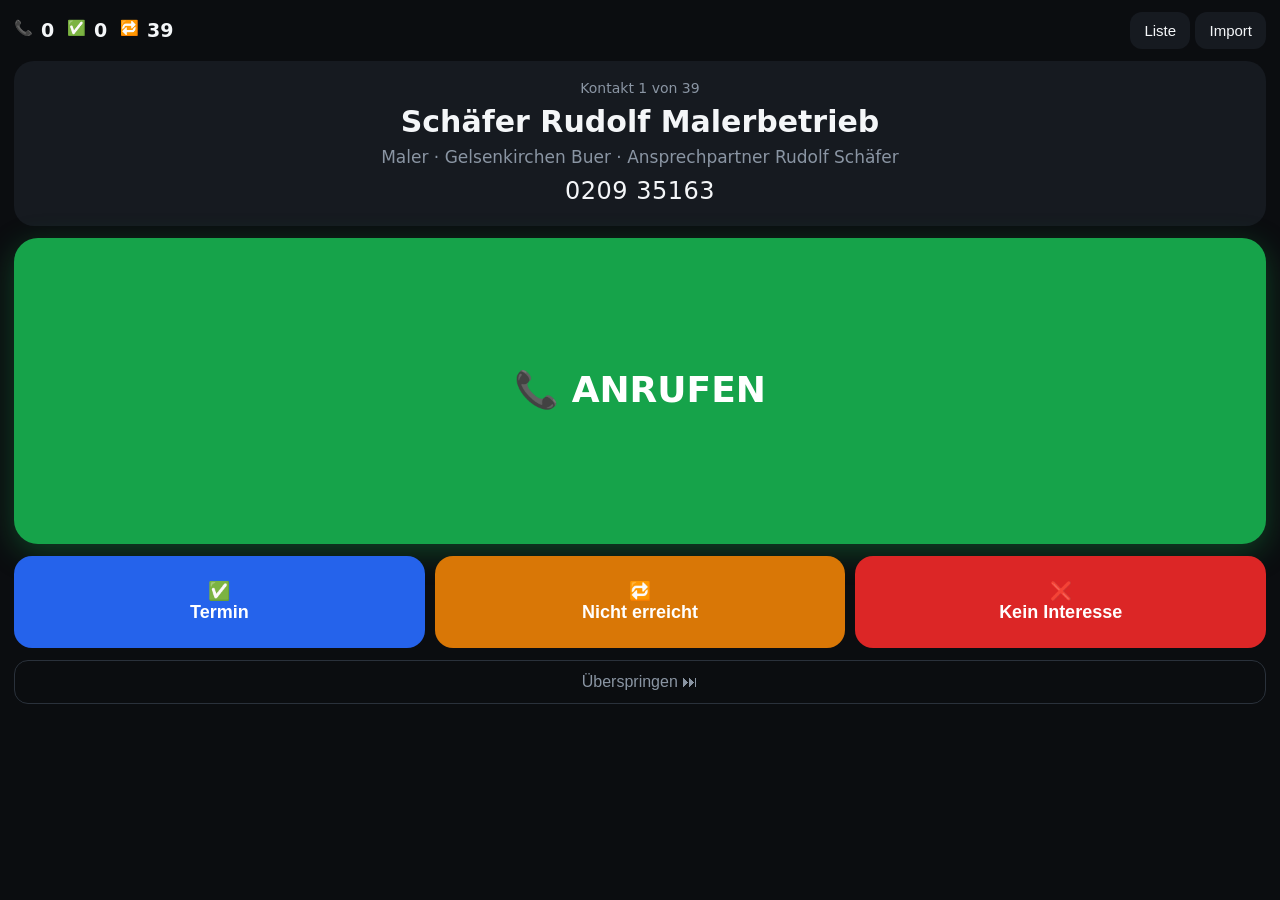
==== commit ca021423: "39 NRW Betriebe vorgeladen Co-Authored-By: Claude Opus 5.5 <noreply@anthropic.com> Claude-Session: h" ====
--- a/index.html
+++ b/index.html
@@ -69,6 +69,7 @@
   <input type="file" id="file" accept=".csv,.txt,text/csv,text/plain" class="hint">
   <button class="btn" id="doImport">Kontakte übernehmen</button>
   <button class="btn sec" id="doAppend">Zur bestehenden Liste hinzufügen</button>
+  <button class="btn sec" id="loadPreset">NRW Liste laden (39 Betriebe)</button>
   <button class="btn sec" id="back1">Zurück</button>
 </section>
 
@@ -83,8 +84,10 @@
 
 <script>
 const KEY='dialer_v1';
-let S={leads:[],queue:[],calls:0};
-try{const d=JSON.parse(localStorage.getItem(KEY)); if(d&&d.leads) S=d;}catch(e){}
+const PRESET=[{"name": "Schäfer Rudolf Malerbetrieb", "phone": "0209 35163", "note": "Maler · Gelsenkirchen Buer · Ansprechpartner Rudolf Schäfer", "res": null, "tries": 0}, {"name": "Malerbetrieb Herbert Telöken GmbH", "phone": "0209 73041", "note": "Maler · Gelsenkirchen", "res": null, "tries": 0}, {"name": "Sikorski GmbH Gerhard Malerbetrieb", "phone": "0209 140671", "note": "Maler · Gelsenkirchen · Ansprechpartner Gerhard Sikorski", "res": null, "tries": 0}, {"name": "Malerbetrieb Jürgen Kremer", "phone": "0209 138549", "note": "Maler · Gelsenkirchen · Ansprechpartner Jürgen Kremer", "res": null, "tries": 0}, {"name": "Malerbetrieb Marc Mellech", "phone": "0209 83860", "note": "Maler · Gelsenkirchen · Ansprechpartner Marc Mellech", "res": null, "tries": 0}, {"name": "Malerbetrieb Sahin", "phone": "0209 811685", "note": "Maler · Gelsenkirchen · Emine und Fethi Sahin", "res": null, "tries": 0}, {"name": "Kuczenski Malerbetrieb", "phone": "0209 789095", "note": "Maler · Gelsenkirchen", "res": null, "tries": 0}, {"name": "Schierling GmbH Heizung Sanitär", "phone": "0203 352324", "note": "Sanitär Heizung · Duisburg", "res": null, "tries": 0}, {"name": "Unterberg Heizung Sanitär Friemersheim", "phone": "02065 48198", "note": "Sanitär Heizung · Duisburg", "res": null, "tries": 0}, {"name": "Hocks Heizung Sanitär Solar", "phone": "0203 771803", "note": "Sanitär Heizung · Duisburg · Ansprechpartner Hans Günter Hocks", "res": null, "tries": 0}, {"name": "Hans Roth GmbH Sanitär Heizung Elektro", "phone": "0203 25913", "note": "Sanitär Heizung · Duisburg", "res": null, "tries": 0}, {"name": "Unterberg Heizung Sanitär Neudorf", "phone": "0203 370077", "note": "Sanitär Heizung · Duisburg", "res": null, "tries": 0}, {"name": "Hei-Tec Heizung Bäder Sanitär", "phone": "0203 60698022", "note": "Sanitär Heizung · Duisburg", "res": null, "tries": 0}, {"name": "Alfa Sanitär und Heizungstechnik", "phone": "0203 9349104", "note": "Sanitär Heizung · Duisburg", "res": null, "tries": 0}, {"name": "Hüntemann Fliesenfachgeschäft", "phone": "02327 230244", "note": "Fliesen · Bochum · Ansprechpartner Jörg Josef Hüntemann", "res": null, "tries": 0}, {"name": "Bednarz Fliesenleger", "phone": "0234 288122", "note": "Fliesen · Bochum · Ansprechpartner Heinz Bednarz · alternativ 0171 4149296", "res": null, "tries": 0}, {"name": "Dittert Fliesenleger", "phone": "02327 71650", "note": "Fliesen · Bochum · Ansprechpartner Markus Dittert", "res": null, "tries": 0}, {"name": "Bettenhausen GmbH Fliesenleger", "phone": "0234 500323", "note": "Fliesen · Bochum", "res": null, "tries": 0}, {"name": "Fliesen Ludwig", "phone": "0234 95783000", "note": "Fliesen · Bochum", "res": null, "tries": 0}, {"name": "Dettmar Dachdeckermeister", "phone": "02323 9870210", "note": "Dachdecker · Herne · Ansprechpartner Dennis Dettmar", "res": null, "tries": 0}, {"name": "Deppe & Döring GmbH", "phone": "02323 6539", "note": "Dachdecker · Herne", "res": null, "tries": 0}, {"name": "Gaida Dachdecker", "phone": "02323 81055", "note": "Dachdecker · Herne · Ansprechpartner Wolfgang Gaida", "res": null, "tries": 0}, {"name": "Oupor GmbH Dachdeckerei", "phone": "02323 21556", "note": "Dachdecker · Herne", "res": null, "tries": 0}, {"name": "Schlautmann Dachdeckermeister", "phone": "0208 672225", "note": "Dachdecker · Oberhausen · Ansprechpartner Eugen Schlautmann", "res": null, "tries": 0}, {"name": "Feggeler Elektro Meisterbetrieb", "phone": "0201 28965888", "note": "Elektro · Essen · Ansprechpartner Markus Feggeler · alternativ 0201 8745325", "res": null, "tries": 0}, {"name": "Becker Elektro GmbH", "phone": "0201 8669140", "note": "Elektro · Essen", "res": null, "tries": 0}, {"name": "Leichert Elektromeister", "phone": "0201 555664", "note": "Elektro · Essen · Ansprechpartner H. W. Leichert", "res": null, "tries": 0}, {"name": "Elektro Bober GmbH", "phone": "0201 2806618", "note": "Elektro · Essen", "res": null, "tries": 0}, {"name": "Elektro Hübner GmbH", "phone": "0172 1566204", "note": "Elektro · Essen", "res": null, "tries": 0}, {"name": "Posenau Elektroinstallation", "phone": "0201 342934", "note": "Elektro · Essen · Ansprechpartner Wilhelm Posenau", "res": null, "tries": 0}, {"name": "Pierre Maurice Schmidt Finanzanlagen", "phone": "0231 565500", "note": "Finanzen · Dortmund · Ansprechpartner Pierre Maurice Schmidt", "res": null, "tries": 0}, {"name": "Janetschek ARAG Vertretung", "phone": "0231 4447670", "note": "Finanzen · Dortmund · Ansprechpartner Dustin Janetschek", "res": null, "tries": 0}, {"name": "Staubach Versicherungsvermittlung", "phone": "0231 35773837", "note": "Finanzen · Dortmund · Ansprechpartner Martin Staubach", "res": null, "tries": 0}, {"name": "Sellere Finanzberatung", "phone": "0231 53469221", "note": "Finanzen · Dortmund · Ansprechpartner Frank Sellere", "res": null, "tries": 0}, {"name": "Küppers Kfz Werkstatt", "phone": "02043 273575", "note": "Kfz · Gladbeck", "res": null, "tries": 0}, {"name": "Gruber Kfz Werkstatt", "phone": "02043 61844", "note": "Kfz · Gladbeck · Ansprechpartner Sieghard Gruber", "res": null, "tries": 0}, {"name": "A.M.T. Kfz Meisterbetrieb Jaffke", "phone": "02043 9351699", "note": "Kfz · Gladbeck · Ansprechpartner Herr Jaffke", "res": null, "tries": 0}, {"name": "Seidler Kfz Meisterbetrieb", "phone": "02043 205100", "note": "Kfz · Gladbeck · Ansprechpartner Herr Seidler", "res": null, "tries": 0}, {"name": "Autozentrum Basel Kfz Meister", "phone": "02361 3028666", "note": "Kfz · Recklinghausen", "res": null, "tries": 0}];
+const fresh=()=>({leads:PRESET.map(x=>({...x})),queue:PRESET.map((_,i)=>i),calls:0});
+let S=fresh();
+try{const d=JSON.parse(localStorage.getItem(KEY)); if(d&&d.leads&&d.leads.length) S=d;}catch(e){}
 const save=()=>{try{localStorage.setItem(KEY,JSON.stringify(S))}catch(e){}};
 const $=id=>document.getElementById(id);
 
@@ -177,6 +180,7 @@
 $('toList').onclick=()=>show('vList');
 $('back1').onclick=$('back2').onclick=()=>show('vDial');
 $('doImport').onclick=()=>importLeads(false);
+$('loadPreset').onclick=()=>{S=fresh();save();show('vDial');};
 $('doAppend').onclick=()=>importLeads(true);
 
 // Bildschirm wach halten, wenn unterstützt
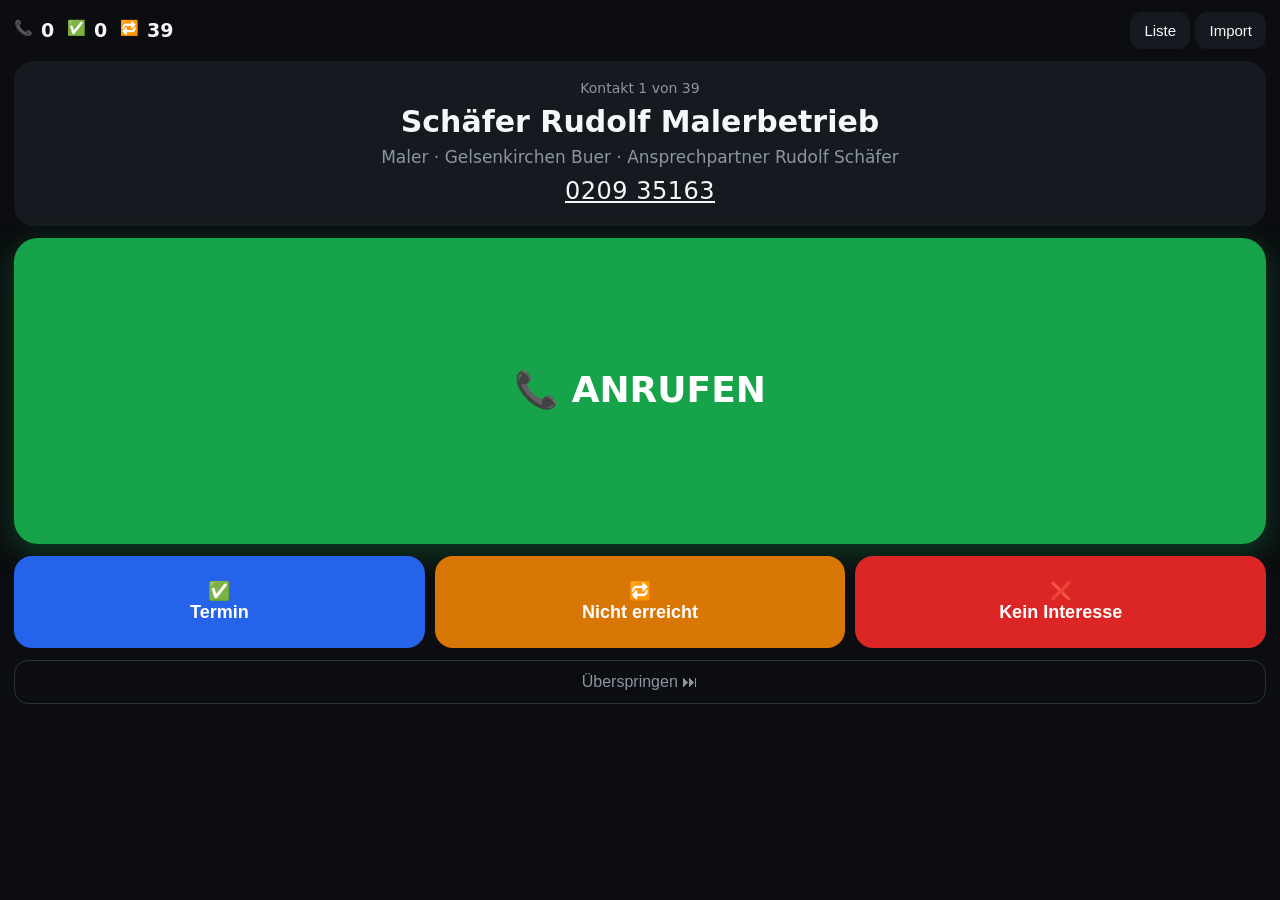
==== commit 6b140851: "Anruf Fallback fuer eingebettete Ansicht Co-Authored-By: Claude Opus 5.5 <noreply@anthropic.com> Cla" ====
--- a/index.html
+++ b/index.html
@@ -51,7 +51,7 @@
     <div class="pos" id="pos"></div>
     <div class="name" id="name">Keine Kontakte</div>
     <div class="info" id="info">Tippe oben auf Import</div>
-    <div class="num" id="num"></div>
+    <a class="num" id="num" style="color:#f4f6f8;display:block;text-decoration:underline"></a>
   </div>
   <a class="call" id="call" href="#" target="_top">📞 ANRUFEN</a>
   <div class="row">
@@ -137,10 +137,15 @@
   $('pos').textContent='Kontakt '+(S.leads.length-left+1)+' von '+S.leads.length+(l.tries?' · Versuch '+(l.tries+1):'');
   $('name').textContent=l.name;
   $('info').textContent=l.note||'';
-  $('num').textContent=l.phone;
+  $('num').textContent=l.phone; $('num').href=telHref(l.phone);
   c.href=telHref(l.phone); c.style.opacity=1;
 }
-$('call').addEventListener('click',()=>{if(S.queue.length){S.calls++;save();setTimeout(render,50);}});
+$('call').addEventListener('click',e=>{
+  if(!S.queue.length) return;
+  const h=$('call').href;
+  if(window.top!==window){ e.preventDefault(); try{window.top.location.href=h;}catch(x){ try{window.open(h,'_blank');}catch(y){ location.href=h; } } }
+  S.calls++;save();setTimeout(render,50);
+});
 document.querySelectorAll('.row button').forEach(b=>b.addEventListener('click',()=>{
   if(!S.queue.length) return;
   const i=S.queue.shift(), l=S.leads[i], r=b.dataset.r;
